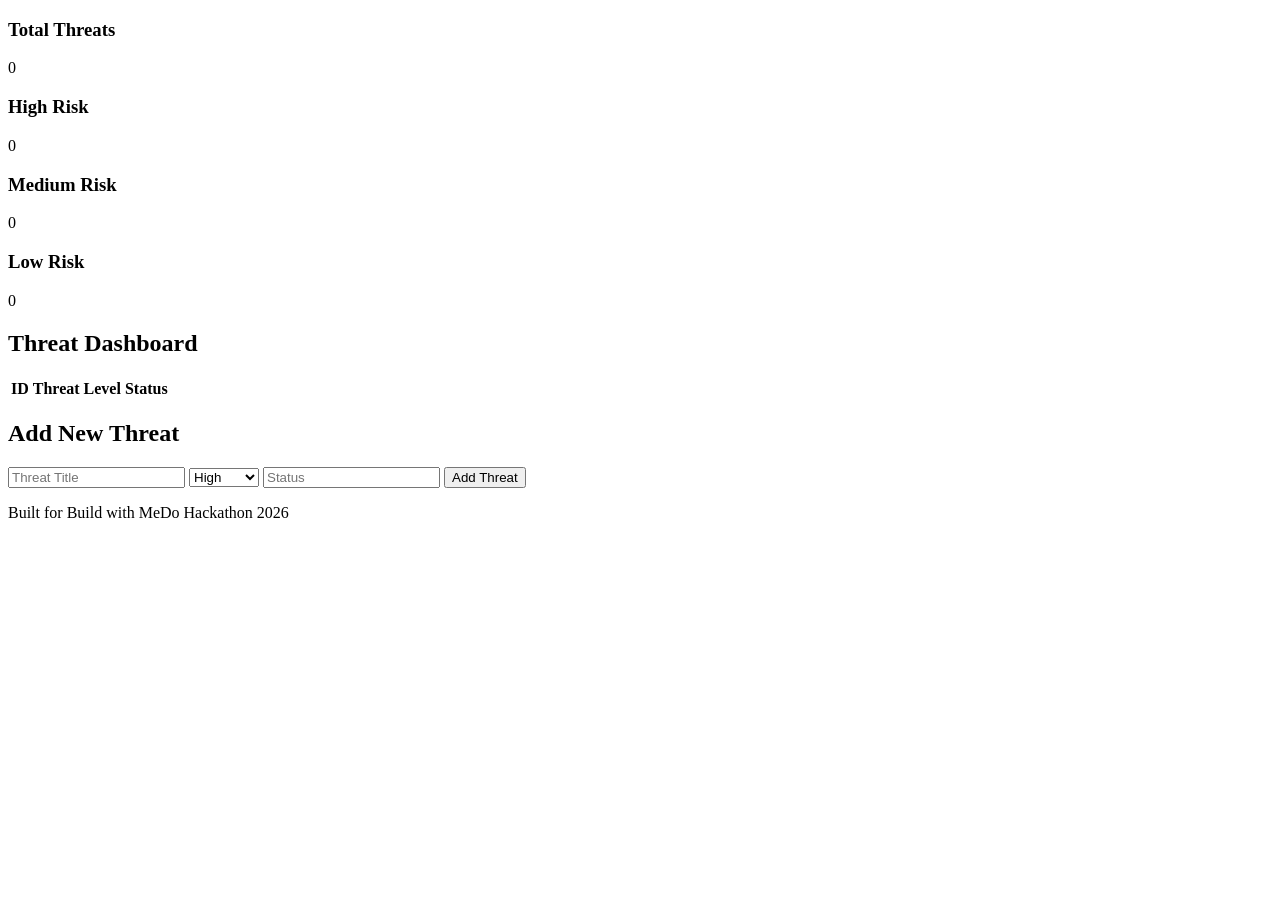
==== backend/templates/index.html @ 848316df "Create index.html" ====
<!DOCTYPE html>
<section class="stats-section">
  <div class="card">
    <h3>Total Threats</h3>
    <p id="totalThreats">0</p>
  </div>

  <div class="card">
    <h3>High Risk</h3>
    <p id="highThreats">0</p>
  </div>

  <div class="card">
    <h3>Medium Risk</h3>
    <p id="mediumThreats">0</p>
  </div>

  <div class="card">
    <h3>Low Risk</h3>
    <p id="lowThreats">0</p>
  </div>
</section>

<section class="threat-section">
  <h2>Threat Dashboard</h2>

  <table>
    <thead>
      <tr>
        <th>ID</th>
        <th>Threat</th>
        <th>Level</th>
        <th>Status</th>
      </tr>
    </thead>

    <tbody id="threatTableBody">
    </tbody>
  </table>
</section>

<section class="form-section">
  <h2>Add New Threat</h2>

  <form id="threatForm">
    <input type="text" id="title" placeholder="Threat Title" required>

    <select id="level">
      <option>High</option>
      <option>Medium</option>
      <option>Low</option>
    </select>

    <input type="text" id="status" placeholder="Status" required>

    <button type="submit">Add Threat</button>
  </form>
</section>

<footer>
  <p>Built for Build with MeDo Hackathon 2026</p>
</footer>

<script src="/static/script.js"></script>
</body>
</html>
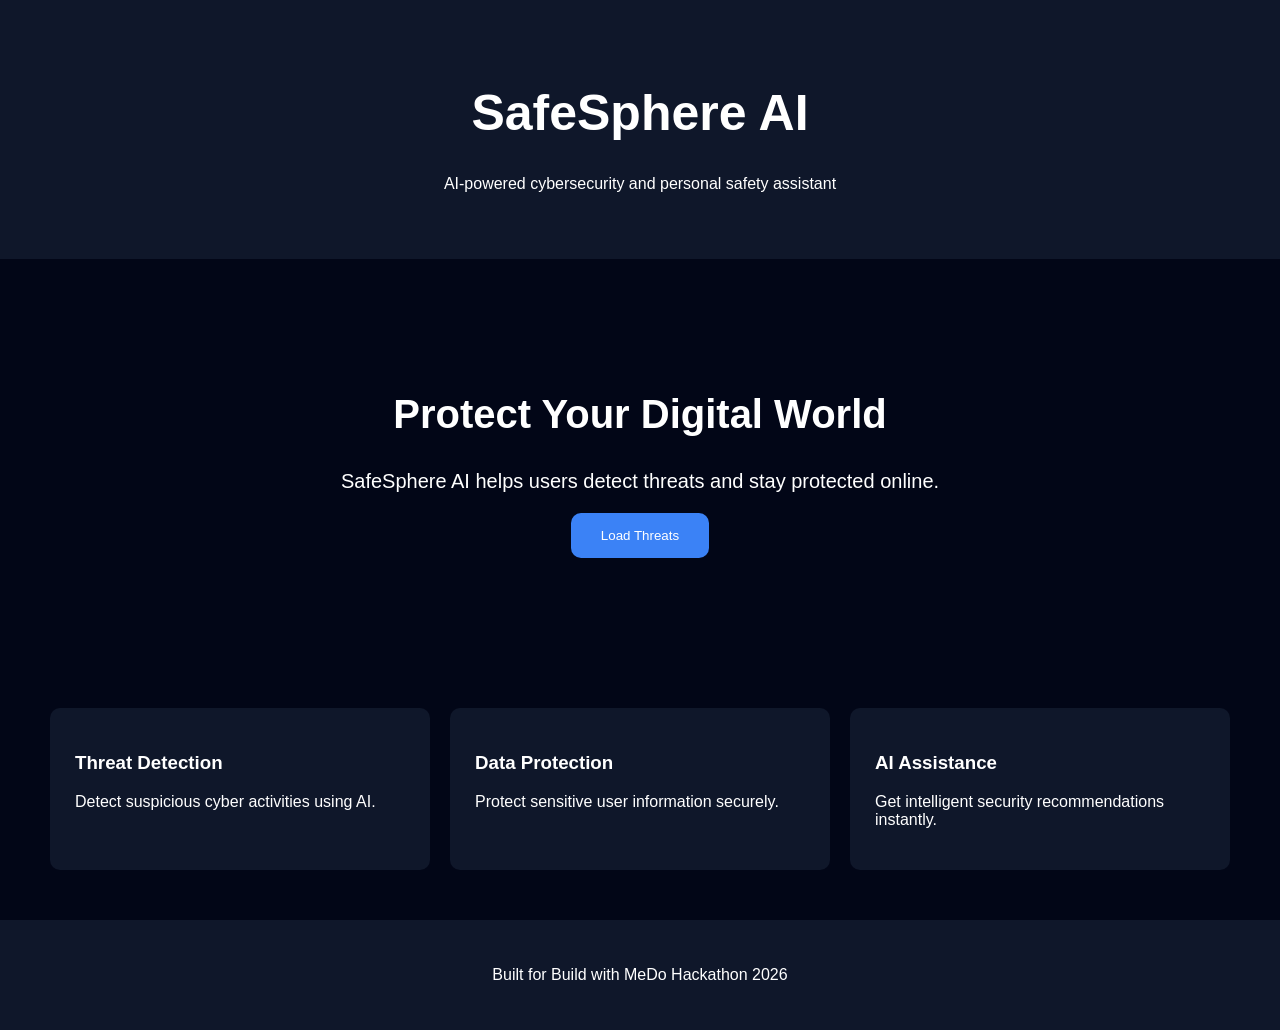
==== commit a3e85b24: "Update index.html" ====
--- a/backend/templates/index.html
+++ b/backend/templates/index.html
@@ -1,66 +1,78 @@
 <!DOCTYPE html>
-<section class="stats-section">
+<html>
+
+<head>
+
+  <title>SafeSphere AI</title>
+
+  <link rel="stylesheet" href="/static/style.css">
+
+</head>
+
+<body>
+
+<header>
+
+  <h1>SafeSphere AI</h1>
+
+  <p>
+    AI-powered cybersecurity and personal safety assistant
+  </p>
+
+</header>
+
+<section class="hero">
+
+  <h2>Protect Your Digital World</h2>
+
+  <p>
+    SafeSphere AI helps users detect threats and stay protected online.
+  </p>
+
+  <button onclick="loadThreats()">
+    Load Threats
+  </button>
+
+</section>
+
+<section class="cards">
+
   <div class="card">
-    <h3>Total Threats</h3>
-    <p id="totalThreats">0</p>
+    <h3>Threat Detection</h3>
+
+    <p>
+      Detect suspicious cyber activities using AI.
+    </p>
   </div>
 
   <div class="card">
-    <h3>High Risk</h3>
-    <p id="highThreats">0</p>
+    <h3>Data Protection</h3>
+
+    <p>
+      Protect sensitive user information securely.
+    </p>
   </div>
 
   <div class="card">
-    <h3>Medium Risk</h3>
-    <p id="mediumThreats">0</p>
+    <h3>AI Assistance</h3>
+
+    <p>
+      Get intelligent security recommendations instantly.
+    </p>
   </div>
 
-  <div class="card">
-    <h3>Low Risk</h3>
-    <p id="lowThreats">0</p>
-  </div>
-</section>
-
-<section class="threat-section">
-  <h2>Threat Dashboard</h2>
-
-  <table>
-    <thead>
-      <tr>
-        <th>ID</th>
-        <th>Threat</th>
-        <th>Level</th>
-        <th>Status</th>
-      </tr>
-    </thead>
-
-    <tbody id="threatTableBody">
-    </tbody>
-  </table>
-</section>
-
-<section class="form-section">
-  <h2>Add New Threat</h2>
-
-  <form id="threatForm">
-    <input type="text" id="title" placeholder="Threat Title" required>
-
-    <select id="level">
-      <option>High</option>
-      <option>Medium</option>
-      <option>Low</option>
-    </select>
-
-    <input type="text" id="status" placeholder="Status" required>
-
-    <button type="submit">Add Threat</button>
-  </form>
 </section>
 
 <footer>
-  <p>Built for Build with MeDo Hackathon 2026</p>
+
+  <p>
+    Built for Build with MeDo Hackathon 2026
+  </p>
+
 </footer>
 
 <script src="/static/script.js"></script>
+
 </body>
+
 </html>
--- a/static/style.css
+++ b/static/style.css
@@ -0,0 +1,60 @@
+body{
+  margin:0;
+  font-family:Arial;
+  background:#020617;
+  color:white;
+}
+
+header{
+  text-align:center;
+  padding:50px;
+  background:#0f172a;
+}
+
+h1{
+  font-size:50px;
+}
+
+.hero{
+  text-align:center;
+  padding:100px 20px;
+}
+
+.hero h2{
+  font-size:40px;
+}
+
+.hero p{
+  font-size:20px;
+  max-width:700px;
+  margin:auto;
+}
+
+button{
+  padding:15px 30px;
+  border:none;
+  border-radius:10px;
+  background:#3b82f6;
+  color:white;
+  margin-top:20px;
+  cursor:pointer;
+}
+
+.cards{
+  display:grid;
+  grid-template-columns:repeat(auto-fit,minmax(250px,1fr));
+  gap:20px;
+  padding:50px;
+}
+
+.card{
+  background:#0f172a;
+  padding:25px;
+  border-radius:10px;
+}
+
+footer{
+  text-align:center;
+  padding:30px;
+  background:#0f172a;
+}
